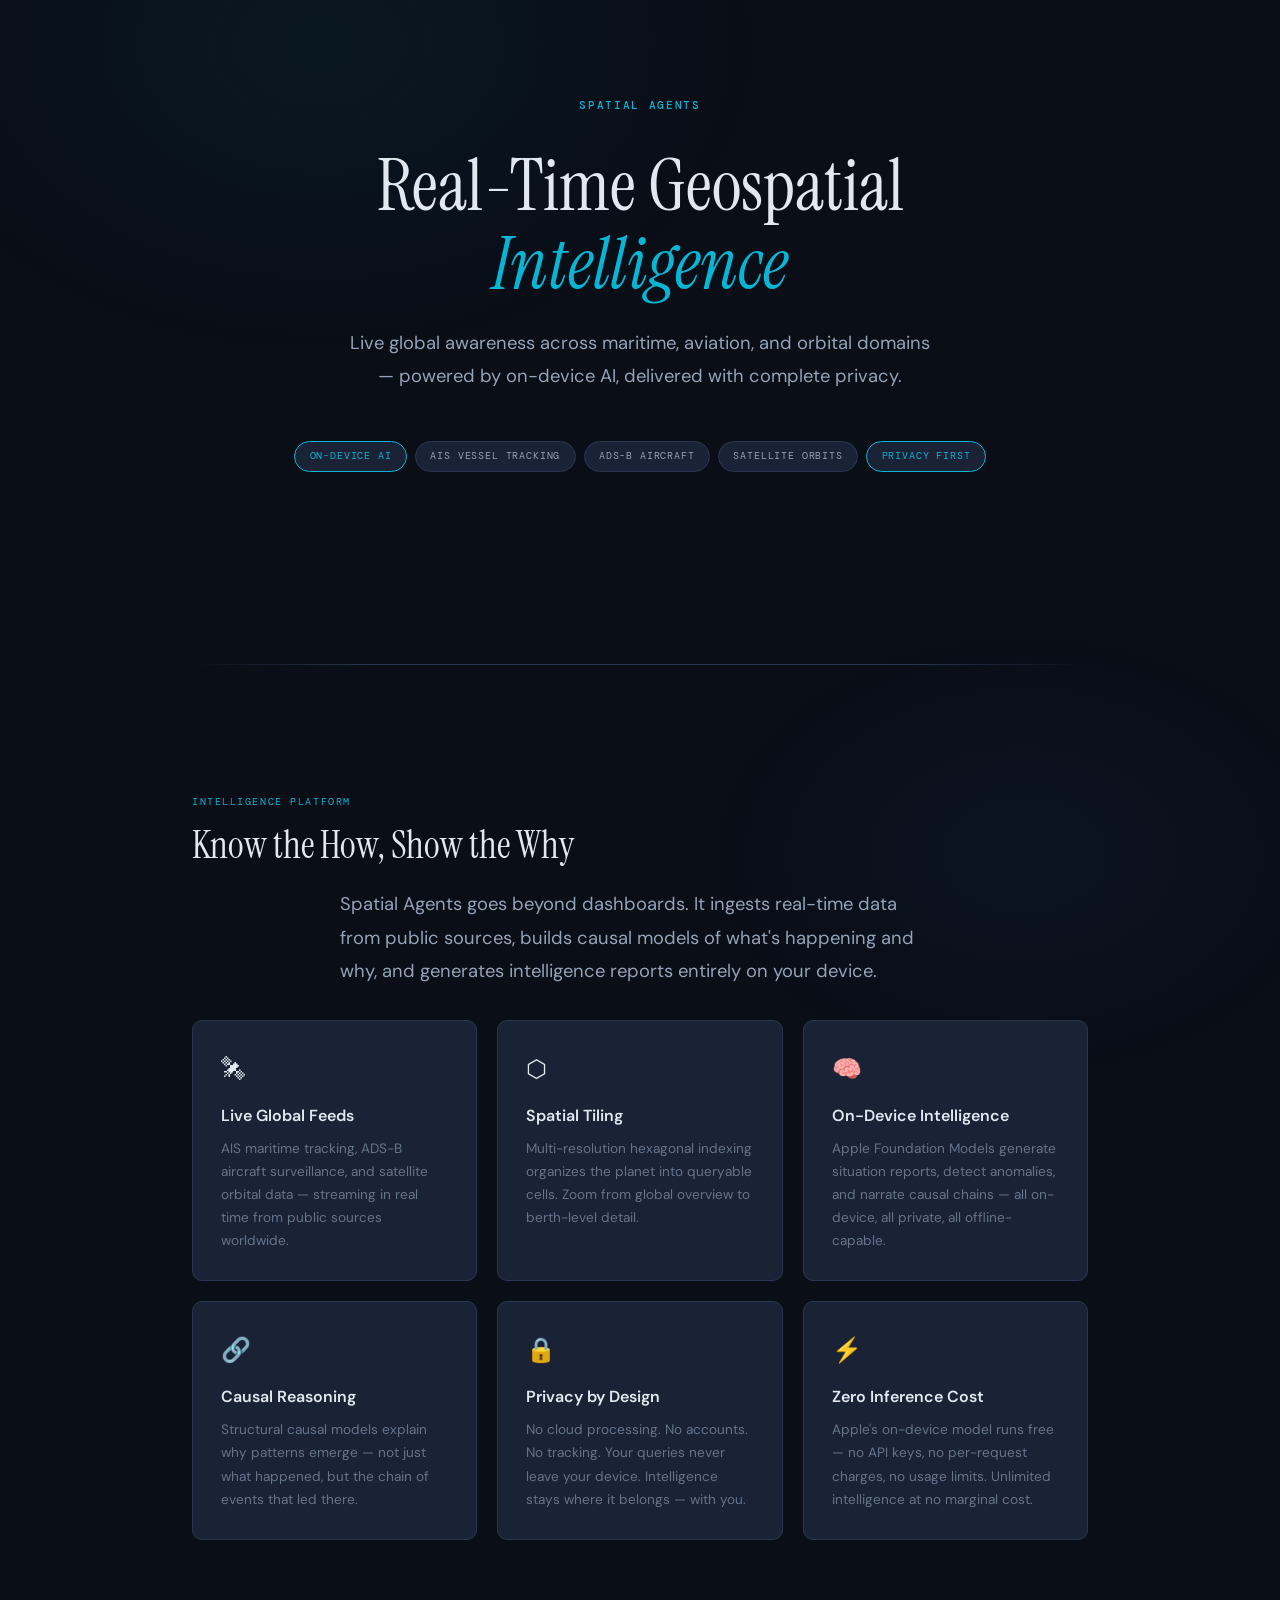
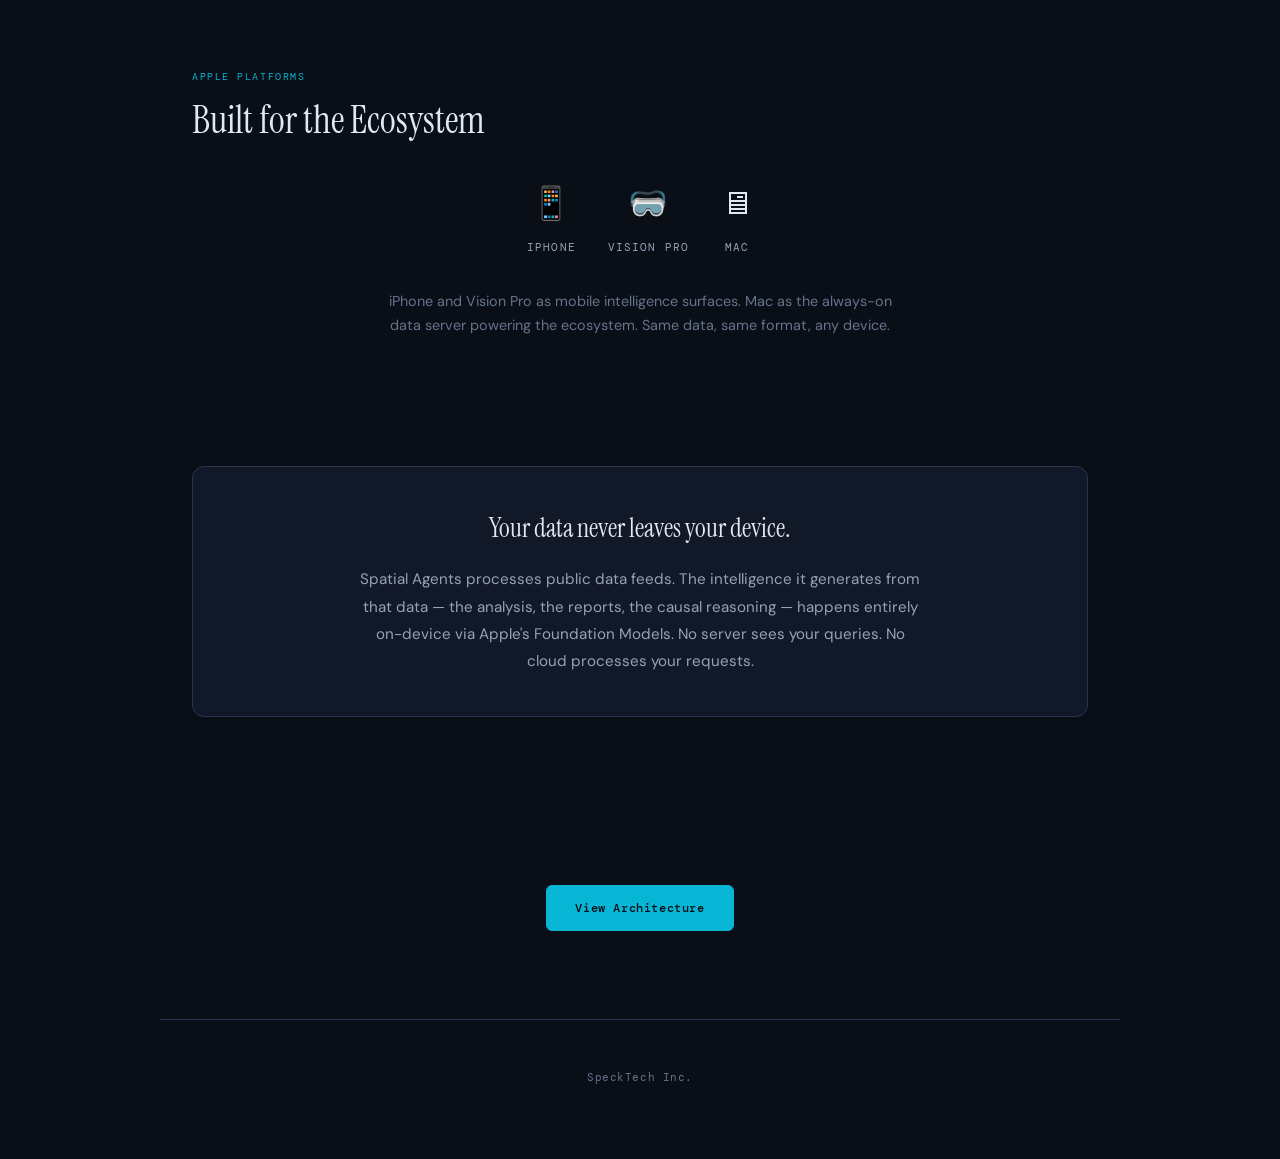
==== docs/index.html @ 9c16b7fc "Add architecture and landing page HTML to docs/ Copy the live site HTML (architecture.html, index.ht" ====
<!DOCTYPE html>
<!--
  index.html
  Spatial Agents — Landing Page

  Public landing page for spatialagents.com. Introduces the Spatial Agents
  ecosystem: real-time geospatial intelligence on Apple platforms with
  privacy-by-design on-device processing.

  Version History:
      0.1.0  2026-03-29  Initial landing page — product overview, feature cards,
                         platform support, architecture link, contact
      0.1.1  2026-03-29  Fixed architecture link for ~/Sites/SpatialAgents/ layout
-->
<html lang="en">
<head>
<meta charset="UTF-8">
<meta name="viewport" content="width=device-width, initial-scale=1.0">
<title>Spatial Agents — Real-Time Geospatial Intelligence</title>
<link href="https://fonts.googleapis.com/css2?family=DM+Mono:wght@300;400;500&family=Instrument+Serif:ital@0;1&family=DM+Sans:wght@300;400;500;600;700&display=swap" rel="stylesheet">
<style>
  :root {
    --bg-deep: #0a0e17;
    --bg-panel: #111827;
    --bg-card: #1a2235;
    --bg-card-hover: #1f2a40;
    --border: #2a3650;
    --border-accent: #3b82f6;
    --text-primary: #e2e8f0;
    --text-secondary: #94a3b8;
    --text-muted: #64748b;
    --accent-blue: #3b82f6;
    --accent-cyan: #06b6d4;
    --accent-emerald: #10b981;
    --accent-amber: #f59e0b;
    --accent-rose: #f43f5e;
    --accent-violet: #8b5cf6;
    --font-display: 'Instrument Serif', serif;
    --font-body: 'DM Sans', sans-serif;
    --font-mono: 'DM Mono', monospace;
  }

  * { margin: 0; padding: 0; box-sizing: border-box; }
  html { scroll-behavior: smooth; }

  body {
    background: var(--bg-deep);
    color: var(--text-primary);
    font-family: var(--font-body);
    line-height: 1.7;
    overflow-x: hidden;
  }

  /* Ambient background */
  body::before {
    content: '';
    position: fixed;
    top: -30%; left: -10%;
    width: 70vw; height: 70vh;
    background: radial-gradient(ellipse, rgba(6, 182, 212, 0.06) 0%, transparent 70%);
    pointer-events: none;
    z-index: 0;
  }
  body::after {
    content: '';
    position: fixed;
    bottom: -20%; right: -5%;
    width: 50vw; height: 50vh;
    background: radial-gradient(ellipse, rgba(59, 130, 246, 0.05) 0%, transparent 70%);
    pointer-events: none;
    z-index: 0;
  }

  /* --- Header --- */
  header {
    position: relative;
    z-index: 1;
    max-width: 960px;
    margin: 0 auto;
    padding: 6rem 2rem 4rem;
    text-align: center;
  }

  .wordmark {
    font-family: var(--font-mono);
    font-size: 0.7rem;
    font-weight: 500;
    color: var(--accent-cyan);
    letter-spacing: 0.15em;
    text-transform: uppercase;
    margin-bottom: 2rem;
  }

  h1 {
    font-family: var(--font-display);
    font-size: clamp(2.8rem, 6vw, 4.5rem);
    font-weight: 400;
    line-height: 1.08;
    color: var(--text-primary);
    margin-bottom: 1.5rem;
  }
  h1 em {
    font-style: italic;
    color: var(--accent-cyan);
  }

  .subtitle {
    font-size: 1.15rem;
    color: var(--text-secondary);
    max-width: 600px;
    margin: 0 auto 3rem;
    line-height: 1.8;
  }

  /* --- Sections --- */
  section {
    position: relative;
    z-index: 1;
    max-width: 960px;
    margin: 0 auto;
    padding: 3rem 2rem;
  }

  .section-label {
    font-family: var(--font-mono);
    font-size: 0.65rem;
    text-transform: uppercase;
    letter-spacing: 0.15em;
    color: var(--accent-cyan);
    margin-bottom: 0.75rem;
  }

  h2 {
    font-family: var(--font-display);
    font-size: clamp(1.8rem, 3vw, 2.4rem);
    font-weight: 400;
    line-height: 1.2;
    color: var(--text-primary);
    margin-bottom: 1.25rem;
  }

  .divider {
    height: 1px;
    background: linear-gradient(90deg, transparent, var(--border) 20%, var(--border) 80%, transparent);
    margin: 2rem 0;
  }

  /* --- Pill badges --- */
  .pills {
    display: flex;
    gap: 0.5rem;
    justify-content: center;
    flex-wrap: wrap;
    margin-bottom: 3rem;
  }
  .pill {
    font-family: var(--font-mono);
    font-size: 0.65rem;
    text-transform: uppercase;
    letter-spacing: 0.08em;
    padding: 0.35rem 0.9rem;
    border-radius: 20px;
    border: 1px solid var(--border);
    color: var(--text-secondary);
    background: var(--bg-card);
  }
  .pill.highlight {
    border-color: var(--accent-cyan);
    color: var(--accent-cyan);
  }

  /* --- Feature cards --- */
  .cards-grid {
    display: grid;
    grid-template-columns: repeat(auto-fit, minmax(280px, 1fr));
    gap: 1.25rem;
    margin: 2rem 0;
  }

  .card {
    background: var(--bg-card);
    border: 1px solid var(--border);
    border-radius: 10px;
    padding: 1.75rem;
    transition: all 0.3s;
  }
  .card:hover {
    border-color: var(--border-accent);
    background: var(--bg-card-hover);
    transform: translateY(-2px);
    box-shadow: 0 8px 32px rgba(0,0,0,0.3);
  }
  .card-icon {
    font-size: 1.5rem;
    margin-bottom: 0.75rem;
  }
  .card h3 {
    font-family: var(--font-body);
    font-size: 1rem;
    font-weight: 600;
    color: var(--text-primary);
    margin-bottom: 0.5rem;
  }
  .card p {
    font-size: 0.85rem;
    color: var(--text-muted);
    line-height: 1.7;
    margin: 0;
  }

  /* --- Platform row --- */
  .platforms {
    display: flex;
    gap: 2rem;
    justify-content: center;
    flex-wrap: wrap;
    margin: 2rem 0;
  }
  .platform {
    text-align: center;
  }
  .platform-icon {
    font-size: 2rem;
    margin-bottom: 0.5rem;
  }
  .platform-name {
    font-family: var(--font-mono);
    font-size: 0.7rem;
    text-transform: uppercase;
    letter-spacing: 0.1em;
    color: var(--text-secondary);
  }

  /* --- CTA --- */
  .cta-row {
    display: flex;
    gap: 1rem;
    justify-content: center;
    flex-wrap: wrap;
    margin: 2.5rem 0;
  }
  .cta {
    font-family: var(--font-mono);
    font-size: 0.75rem;
    letter-spacing: 0.05em;
    text-decoration: none;
    padding: 0.75rem 1.75rem;
    border-radius: 6px;
    transition: all 0.2s;
  }
  .cta.primary {
    background: var(--accent-cyan);
    color: var(--bg-deep);
    border: 1px solid var(--accent-cyan);
    font-weight: 500;
  }
  .cta.primary:hover {
    background: transparent;
    color: var(--accent-cyan);
  }
  .cta.secondary {
    background: transparent;
    color: var(--text-secondary);
    border: 1px solid var(--border);
  }
  .cta.secondary:hover {
    border-color: var(--text-secondary);
    color: var(--text-primary);
  }

  /* --- Privacy block --- */
  .privacy-block {
    background: var(--bg-panel);
    border: 1px solid var(--border);
    border-radius: 12px;
    padding: 2.5rem;
    margin: 2rem 0;
    text-align: center;
  }
  .privacy-block h3 {
    font-family: var(--font-display);
    font-size: 1.6rem;
    font-weight: 400;
    color: var(--text-primary);
    margin-bottom: 1rem;
  }
  .privacy-block p {
    font-size: 0.95rem;
    color: var(--text-secondary);
    max-width: 560px;
    margin: 0 auto;
    line-height: 1.8;
  }

  /* --- Footer --- */
  footer {
    position: relative;
    z-index: 1;
    max-width: 960px;
    margin: 0 auto;
    padding: 3rem 2rem 4rem;
    border-top: 1px solid var(--border);
    text-align: center;
  }
  footer .company {
    font-family: var(--font-mono);
    font-size: 0.7rem;
    color: var(--text-muted);
    letter-spacing: 0.05em;
    margin-bottom: 0.5rem;
  }
  footer .contact {
    font-family: var(--font-mono);
    font-size: 0.65rem;
    color: var(--text-muted);
  }
  footer .contact a {
    color: var(--accent-cyan);
    text-decoration: none;
  }
  footer .contact a:hover {
    text-decoration: underline;
  }

  /* --- Responsive --- */
  @media (max-width: 768px) {
    header { padding: 4rem 1.25rem 3rem; }
    section { padding: 2rem 1.25rem; }
    .cards-grid { grid-template-columns: 1fr; }
    .platforms { gap: 1.25rem; }
  }

  /* --- Animations --- */
  @keyframes fadeUp {
    from { opacity: 0; transform: translateY(24px); }
    to { opacity: 1; transform: translateY(0); }
  }
  .animate { animation: fadeUp 0.7s ease-out both; }
  .d1 { animation-delay: 0.1s; }
  .d2 { animation-delay: 0.2s; }
  .d3 { animation-delay: 0.3s; }
  .d4 { animation-delay: 0.4s; }
  .d5 { animation-delay: 0.5s; }
</style>
</head>
<body>

<header>
  <div class="wordmark animate">Spatial Agents</div>
  <h1 class="animate d1">Real-Time Geospatial<br><em>Intelligence</em></h1>
  <p class="subtitle animate d2">
    Live global awareness across maritime, aviation, and orbital domains —
    powered by on-device AI, delivered with complete privacy.
  </p>
  <div class="pills animate d3">
    <span class="pill highlight">On-Device AI</span>
    <span class="pill">AIS Vessel Tracking</span>
    <span class="pill">ADS-B Aircraft</span>
    <span class="pill">Satellite Orbits</span>
    <span class="pill highlight">Privacy First</span>
  </div>
</header>

<section>
  <div class="divider"></div>
</section>

<!-- === WHAT IT DOES === -->
<section>
  <div class="section-label animate">Intelligence Platform</div>
  <h2 class="animate d1">Know the How, Show the Why</h2>
  <p class="subtitle animate d2" style="margin-bottom: 2rem;">
    Spatial Agents goes beyond dashboards. It ingests real-time data from
    public sources, builds causal models of what's happening and why,
    and generates intelligence reports entirely on your device.
  </p>

  <div class="cards-grid animate d3">
    <div class="card">
      <div class="card-icon">🛰</div>
      <h3>Live Global Feeds</h3>
      <p>AIS maritime tracking, ADS-B aircraft surveillance, and satellite
         orbital data — streaming in real time from public sources worldwide.</p>
    </div>
    <div class="card">
      <div class="card-icon">⬡</div>
      <h3>Spatial Tiling</h3>
      <p>Multi-resolution hexagonal indexing organizes the planet into
         queryable cells. Zoom from global overview to berth-level detail.</p>
    </div>
    <div class="card">
      <div class="card-icon">🧠</div>
      <h3>On-Device Intelligence</h3>
      <p>Apple Foundation Models generate situation reports, detect anomalies,
         and narrate causal chains — all on-device, all private, all offline-capable.</p>
    </div>
    <div class="card">
      <div class="card-icon">🔗</div>
      <h3>Causal Reasoning</h3>
      <p>Structural causal models explain why patterns emerge — not just
         what happened, but the chain of events that led there.</p>
    </div>
    <div class="card">
      <div class="card-icon">🔒</div>
      <h3>Privacy by Design</h3>
      <p>No cloud processing. No accounts. No tracking. Your queries never
         leave your device. Intelligence stays where it belongs — with you.</p>
    </div>
    <div class="card">
      <div class="card-icon">⚡</div>
      <h3>Zero Inference Cost</h3>
      <p>Apple's on-device model runs free — no API keys, no per-request
         charges, no usage limits. Unlimited intelligence at no marginal cost.</p>
    </div>
  </div>
</section>

<!-- === PLATFORMS === -->
<section>
  <div class="section-label">Apple Platforms</div>
  <h2>Built for the Ecosystem</h2>

  <div class="platforms">
    <div class="platform">
      <div class="platform-icon">📱</div>
      <div class="platform-name">iPhone</div>
    </div>
    <div class="platform">
      <div class="platform-icon">🥽</div>
      <div class="platform-name">Vision Pro</div>
    </div>
    <div class="platform">
      <div class="platform-icon">🖥</div>
      <div class="platform-name">Mac</div>
    </div>
  </div>

  <p style="text-align: center; font-size: 0.9rem; color: var(--text-muted); max-width: 520px; margin: 1.5rem auto 0;">
    iPhone and Vision Pro as mobile intelligence surfaces.
    Mac as the always-on data server powering the ecosystem.
    Same data, same format, any device.
  </p>
</section>

<!-- === PRIVACY === -->
<section>
  <div class="privacy-block">
    <h3>Your data never leaves your device.</h3>
    <p>
      Spatial Agents processes public data feeds. The intelligence it generates
      from that data — the analysis, the reports, the causal reasoning —
      happens entirely on-device via Apple's Foundation Models. No server
      sees your queries. No cloud processes your requests.
    </p>
  </div>
</section>

<!-- === LINKS === -->
<section style="text-align: center;">
  <div class="cta-row">
    <a href="architecture.html" class="cta primary">View Architecture</a>
  </div>
</section>

<!-- === FOOTER === -->
<footer>
  <div class="company">SpeckTech Inc.</div>
  <div class="contact">
    <a href="/cdn-cgi/l/email-protection#c7b4b7a2a4aca2b5b387b4b7a2a4acb3a2a4afe9a4a8aa"><span class="__cf_
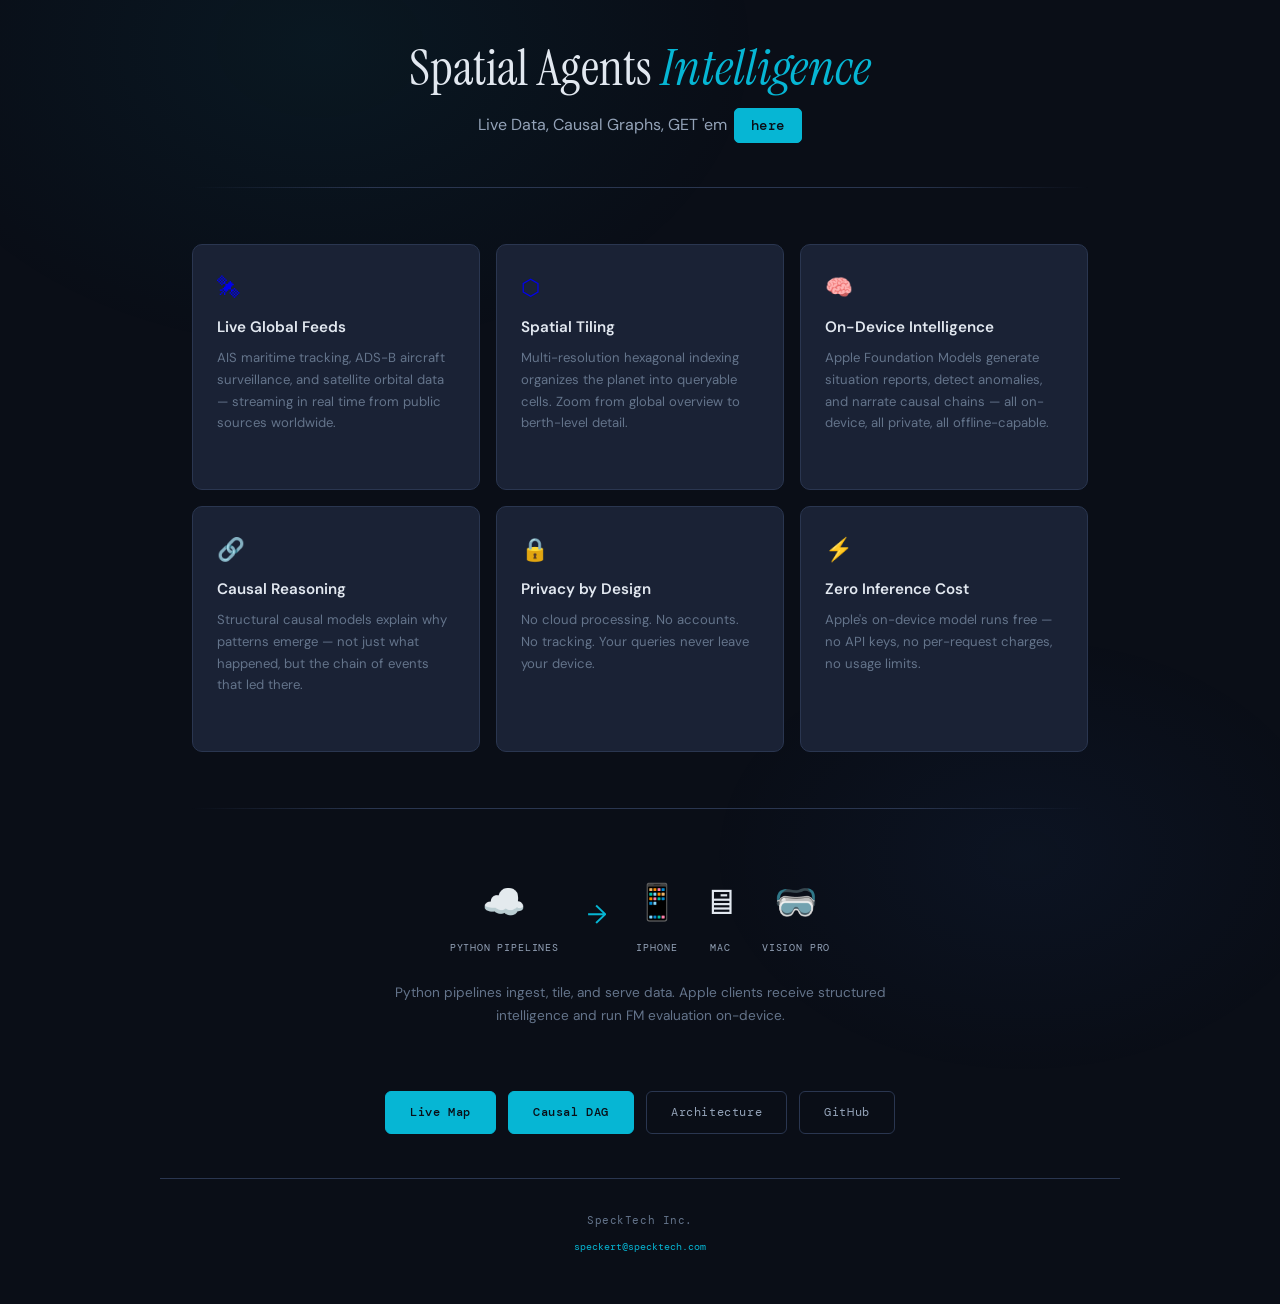
==== commit 963db97f: "Add live map, causal DAG viewer, and feature detail pages - Live vessel map (MapLibre + CARTO dark) " ====
--- a/docs/index.html
+++ b/docs/index.html
@@ -3,14 +3,11 @@
   index.html
   Spatial Agents — Landing Page
 
-  Public landing page for spatialagents.com. Introduces the Spatial Agents
-  ecosystem: real-time geospatial intelligence on Apple platforms with
-  privacy-by-design on-device processing.
-
   Version History:
-      0.1.0  2026-03-29  Initial landing page — product overview, feature cards,
-                         platform support, architecture link, contact
-      0.1.1  2026-03-29  Fixed architecture link for ~/Sites/SpatialAgents/ layout
+      0.1.0  2026-03-29  Initial landing page
+      0.1.1  2026-03-29  Fixed architecture link
+      0.2.0  2026-03-30  Compact header, feature cards link to detail pages
+      0.3.0  2026-03-30  Streamlined — ecosystem diagram, removed redundant sections
 -->
 <html lang="en">
 <head>
@@ -20,317 +17,154 @@
 <link href="https://fonts.googleapis.com/css2?family=DM+Mono:wght@300;400;500&family=Instrument+Serif:ital@0;1&family=DM+Sans:wght@300;400;500;600;700&display=swap" rel="stylesheet">
 <style>
   :root {
-    --bg-deep: #0a0e17;
-    --bg-panel: #111827;
-    --bg-card: #1a2235;
-    --bg-card-hover: #1f2a40;
-    --border: #2a3650;
-    --border-accent: #3b82f6;
-    --text-primary: #e2e8f0;
-    --text-secondary: #94a3b8;
-    --text-muted: #64748b;
-    --accent-blue: #3b82f6;
-    --accent-cyan: #06b6d4;
-    --accent-emerald: #10b981;
-    --accent-amber: #f59e0b;
-    --accent-rose: #f43f5e;
-    --accent-violet: #8b5cf6;
+    --bg-deep: #0a0e17; --bg-panel: #111827; --bg-card: #1a2235;
+    --bg-card-hover: #1f2a40; --border: #2a3650; --border-accent: #3b82f6;
+    --text-primary: #e2e8f0; --text-secondary: #94a3b8; --text-muted: #64748b;
+    --accent-blue: #3b82f6; --accent-cyan: #06b6d4; --accent-emerald: #10b981;
+    --accent-amber: #f59e0b; --accent-rose: #f43f5e; --accent-violet: #8b5cf6;
     --font-display: 'Instrument Serif', serif;
     --font-body: 'DM Sans', sans-serif;
     --font-mono: 'DM Mono', monospace;
   }
-
   * { margin: 0; padding: 0; box-sizing: border-box; }
   html { scroll-behavior: smooth; }
-
   body {
-    background: var(--bg-deep);
-    color: var(--text-primary);
-    font-family: var(--font-body);
-    line-height: 1.7;
-    overflow-x: hidden;
-  }
-
-  /* Ambient background */
+    background: var(--bg-deep); color: var(--text-primary);
+    font-family: var(--font-body); line-height: 1.7; overflow-x: hidden;
+  }
   body::before {
-    content: '';
-    position: fixed;
-    top: -30%; left: -10%;
+    content: ''; position: fixed; top: -30%; left: -10%;
     width: 70vw; height: 70vh;
-    background: radial-gradient(ellipse, rgba(6, 182, 212, 0.06) 0%, transparent 70%);
-    pointer-events: none;
-    z-index: 0;
+    background: radial-gradient(ellipse, rgba(6,182,212,0.06) 0%, transparent 70%);
+    pointer-events: none; z-index: 0;
   }
   body::after {
-    content: '';
-    position: fixed;
-    bottom: -20%; right: -5%;
+    content: ''; position: fixed; bottom: -20%; right: -5%;
     width: 50vw; height: 50vh;
-    background: radial-gradient(ellipse, rgba(59, 130, 246, 0.05) 0%, transparent 70%);
-    pointer-events: none;
-    z-index: 0;
-  }
-
-  /* --- Header --- */
+    background: radial-gradient(ellipse, rgba(59,130,246,0.05) 0%, transparent 70%);
+    pointer-events: none; z-index: 0;
+  }
+
   header {
-    position: relative;
-    z-index: 1;
-    max-width: 960px;
-    margin: 0 auto;
-    padding: 6rem 2rem 4rem;
-    text-align: center;
-  }
-
-  .wordmark {
-    font-family: var(--font-mono);
-    font-size: 0.7rem;
-    font-weight: 500;
-    color: var(--accent-cyan);
-    letter-spacing: 0.15em;
-    text-transform: uppercase;
-    margin-bottom: 2rem;
-  }
-
+    position: relative; z-index: 1; max-width: 960px;
+    margin: 0 auto; padding: 2.5rem 2rem 1.5rem; text-align: center;
+  }
   h1 {
-    font-family: var(--font-display);
-    font-size: clamp(2.8rem, 6vw, 4.5rem);
-    font-weight: 400;
-    line-height: 1.08;
-    color: var(--text-primary);
-    margin-bottom: 1.5rem;
-  }
-  h1 em {
-    font-style: italic;
-    color: var(--accent-cyan);
-  }
-
+    font-family: var(--font-display); font-size: clamp(2.2rem, 5vw, 3.2rem);
+    font-weight: 400; line-height: 1.1; color: var(--text-primary); margin-bottom: 0.75rem;
+  }
+  h1 em { font-style: italic; color: var(--accent-cyan); }
   .subtitle {
-    font-size: 1.15rem;
-    color: var(--text-secondary);
-    max-width: 600px;
-    margin: 0 auto 3rem;
-    line-height: 1.8;
-  }
-
-  /* --- Sections --- */
+    font-size: 1rem; color: var(--text-secondary); max-width: 560px;
+    margin: 0 auto; line-height: 1.7;
+  }
+  .here-btn {
+    display: inline-block; font-family: var(--font-mono); font-size: 0.85rem;
+    font-weight: 500; color: var(--bg-deep); background: var(--accent-cyan);
+    border: 1px solid var(--accent-cyan); padding: 0.3rem 1rem; border-radius: 5px;
+    text-decoration: none; letter-spacing: 0.04em; margin-left: 0.15rem;
+    transition: all 0.2s; vertical-align: baseline;
+  }
+  .here-btn:hover { background: transparent; color: var(--accent-cyan); }
+
   section {
-    position: relative;
-    z-index: 1;
-    max-width: 960px;
-    margin: 0 auto;
-    padding: 3rem 2rem;
-  }
-
-  .section-label {
-    font-family: var(--font-mono);
-    font-size: 0.65rem;
-    text-transform: uppercase;
-    letter-spacing: 0.15em;
-    color: var(--accent-cyan);
-    margin-bottom: 0.75rem;
-  }
-
-  h2 {
-    font-family: var(--font-display);
-    font-size: clamp(1.8rem, 3vw, 2.4rem);
-    font-weight: 400;
-    line-height: 1.2;
-    color: var(--text-primary);
-    margin-bottom: 1.25rem;
-  }
-
+    position: relative; z-index: 1; max-width: 960px;
+    margin: 0 auto; padding: 1.25rem 2rem;
+  }
   .divider {
     height: 1px;
     background: linear-gradient(90deg, transparent, var(--border) 20%, var(--border) 80%, transparent);
-    margin: 2rem 0;
-  }
-
-  /* --- Pill badges --- */
-  .pills {
-    display: flex;
-    gap: 0.5rem;
-    justify-content: center;
-    flex-wrap: wrap;
-    margin-bottom: 3rem;
-  }
-  .pill {
-    font-family: var(--font-mono);
-    font-size: 0.65rem;
-    text-transform: uppercase;
-    letter-spacing: 0.08em;
-    padding: 0.35rem 0.9rem;
-    border-radius: 20px;
-    border: 1px solid var(--border);
-    color: var(--text-secondary);
-    background: var(--bg-card);
-  }
-  .pill.highlight {
-    border-color: var(--accent-cyan);
-    color: var(--accent-cyan);
   }
 
   /* --- Feature cards --- */
   .cards-grid {
-    display: grid;
-    grid-template-columns: repeat(auto-fit, minmax(280px, 1fr));
-    gap: 1.25rem;
-    margin: 2rem 0;
-  }
-
+    display: grid; grid-template-columns: repeat(auto-fit, minmax(280px, 1fr));
+    gap: 1rem; margin: 1rem 0;
+  }
   .card {
-    background: var(--bg-card);
-    border: 1px solid var(--border);
-    border-radius: 10px;
-    padding: 1.75rem;
-    transition: all 0.3s;
+    background: var(--bg-card); border: 1px solid var(--border); border-radius: 10px;
+    padding: 1.5rem; transition: all 0.3s; text-decoration: none; display: block; cursor: pointer;
   }
   .card:hover {
-    border-color: var(--border-accent);
-    background: var(--bg-card-hover);
-    transform: translateY(-2px);
-    box-shadow: 0 8px 32px rgba(0,0,0,0.3);
-  }
-  .card-icon {
-    font-size: 1.5rem;
-    margin-bottom: 0.75rem;
-  }
+    border-color: var(--border-accent); background: var(--bg-card-hover);
+    transform: translateY(-2px); box-shadow: 0 8px 32px rgba(0,0,0,0.3);
+  }
+  .card-icon { font-size: 1.4rem; margin-bottom: 0.5rem; }
   .card h3 {
-    font-family: var(--font-body);
-    font-size: 1rem;
-    font-weight: 600;
-    color: var(--text-primary);
-    margin-bottom: 0.5rem;
-  }
-  .card p {
-    font-size: 0.85rem;
-    color: var(--text-muted);
-    line-height: 1.7;
-    margin: 0;
-  }
-
-  /* --- Platform row --- */
-  .platforms {
-    display: flex;
-    gap: 2rem;
-    justify-content: center;
-    flex-wrap: wrap;
-    margin: 2rem 0;
-  }
-  .platform {
-    text-align: center;
-  }
-  .platform-icon {
-    font-size: 2rem;
-    margin-bottom: 0.5rem;
-  }
-  .platform-name {
-    font-family: var(--font-mono);
-    font-size: 0.7rem;
-    text-transform: uppercase;
-    letter-spacing: 0.1em;
-    color: var(--text-secondary);
+    font-family: var(--font-body); font-size: 0.95rem; font-weight: 600;
+    color: var(--text-primary); margin-bottom: 0.4rem;
+  }
+  .card p { font-size: 0.82rem; color: var(--text-muted); line-height: 1.65; margin: 0; }
+  .card-arrow {
+    font-family: var(--font-mono); font-size: 0.7rem; color: var(--accent-cyan);
+    margin-top: 0.75rem; opacity: 0; transition: opacity 0.3s;
+  }
+  .card:hover .card-arrow { opacity: 1; }
+
+  /* --- Ecosystem diagram --- */
+  .ecosystem {
+    display: flex; align-items: center; justify-content: center;
+    gap: 1.5rem; margin: 1.5rem 0; flex-wrap: wrap;
+  }
+  .eco-node {
+    text-align: center; flex-shrink: 0;
+  }
+  .eco-icon { font-size: 2.2rem; margin-bottom: 0.4rem; }
+  .eco-label {
+    font-family: var(--font-mono); font-size: 0.65rem; text-transform: uppercase;
+    letter-spacing: 0.08em; color: var(--text-secondary);
+  }
+  .eco-arrow {
+    color: var(--accent-cyan); font-size: 1.6rem; flex-shrink: 0;
+    margin: 0 0.25rem;
+  }
+  .eco-group {
+    display: flex; align-items: center; gap: 1.5rem;
+  }
+  .eco-description {
+    text-align: center; font-size: 0.85rem; color: var(--text-muted);
+    max-width: 520px; margin: 0.75rem auto 0;
   }
 
   /* --- CTA --- */
   .cta-row {
-    display: flex;
-    gap: 1rem;
-    justify-content: center;
-    flex-wrap: wrap;
-    margin: 2.5rem 0;
+    display: flex; gap: 0.75rem; justify-content: center;
+    flex-wrap: wrap; margin: 1.5rem 0;
   }
   .cta {
-    font-family: var(--font-mono);
-    font-size: 0.75rem;
-    letter-spacing: 0.05em;
-    text-decoration: none;
-    padding: 0.75rem 1.75rem;
-    border-radius: 6px;
-    transition: all 0.2s;
+    font-family: var(--font-mono); font-size: 0.75rem; letter-spacing: 0.05em;
+    text-decoration: none; padding: 0.65rem 1.5rem; border-radius: 6px; transition: all 0.2s;
   }
   .cta.primary {
-    background: var(--accent-cyan);
-    color: var(--bg-deep);
-    border: 1px solid var(--accent-cyan);
-    font-weight: 500;
-  }
-  .cta.primary:hover {
-    background: transparent;
-    color: var(--accent-cyan);
-  }
+    background: var(--accent-cyan); color: var(--bg-deep);
+    border: 1px solid var(--accent-cyan); font-weight: 500;
+  }
+  .cta.primary:hover { background: transparent; color: var(--accent-cyan); }
   .cta.secondary {
-    background: transparent;
-    color: var(--text-secondary);
-    border: 1px solid var(--border);
-  }
-  .cta.secondary:hover {
-    border-color: var(--text-secondary);
-    color: var(--text-primary);
-  }
-
-  /* --- Privacy block --- */
-  .privacy-block {
-    background: var(--bg-panel);
-    border: 1px solid var(--border);
-    border-radius: 12px;
-    padding: 2.5rem;
-    margin: 2rem 0;
-    text-align: center;
-  }
-  .privacy-block h3 {
-    font-family: var(--font-display);
-    font-size: 1.6rem;
-    font-weight: 400;
-    color: var(--text-primary);
-    margin-bottom: 1rem;
-  }
-  .privacy-block p {
-    font-size: 0.95rem;
-    color: var(--text-secondary);
-    max-width: 560px;
-    margin: 0 auto;
-    line-height: 1.8;
-  }
-
-  /* --- Footer --- */
+    background: transparent; color: var(--text-secondary); border: 1px solid var(--border);
+  }
+  .cta.secondary:hover { border-color: var(--text-secondary); color: var(--text-primary); }
+
   footer {
-    position: relative;
-    z-index: 1;
-    max-width: 960px;
-    margin: 0 auto;
-    padding: 3rem 2rem 4rem;
-    border-top: 1px solid var(--border);
-    text-align: center;
+    position: relative; z-index: 1; max-width: 960px; margin: 0 auto;
+    padding: 2rem 2rem 3rem; border-top: 1px solid var(--border); text-align: center;
   }
   footer .company {
-    font-family: var(--font-mono);
-    font-size: 0.7rem;
-    color: var(--text-muted);
-    letter-spacing: 0.05em;
-    margin-bottom: 0.5rem;
-  }
-  footer .contact {
-    font-family: var(--font-mono);
-    font-size: 0.65rem;
-    color: var(--text-muted);
-  }
-  footer .contact a {
-    color: var(--accent-cyan);
-    text-decoration: none;
-  }
-  footer .contact a:hover {
-    text-decoration: underline;
-  }
-
-  /* --- Responsive --- */
+    font-family: var(--font-mono); font-size: 0.7rem; color: var(--text-muted);
+    letter-spacing: 0.05em; margin-bottom: 0.5rem;
+  }
+  footer .contact { font-family: var(--font-mono); font-size: 0.65rem; color: var(--text-muted); }
+  footer .contact a { color: var(--accent-cyan); text-decoration: none; }
+  footer .contact a:hover { text-decoration: underline; }
+
   @media (max-width: 768px) {
-    header { padding: 4rem 1.25rem 3rem; }
-    section { padding: 2rem 1.25rem; }
+    header { padding: 2rem 1.25rem 1rem; }
+    section { padding: 1rem 1.25rem; }
     .cards-grid { grid-template-columns: 1fr; }
-    .platforms { gap: 1.25rem; }
-  }
-
-  /* --- Animations --- */
+    .ecosystem { gap: 1rem; }
+    .eco-group { gap: 1rem; }
+  }
+
   @keyframes fadeUp {
     from { opacity: 0; transform: translateY(24px); }
     to { opacity: 1; transform: translateY(0); }
@@ -339,131 +173,114 @@
   .d1 { animation-delay: 0.1s; }
   .d2 { animation-delay: 0.2s; }
   .d3 { animation-delay: 0.3s; }
-  .d4 { animation-delay: 0.4s; }
-  .d5 { animation-delay: 0.5s; }
 </style>
 </head>
 <body>
 
 <header>
-  <div class="wordmark animate">Spatial Agents</div>
-  <h1 class="animate d1">Real-Time Geospatial<br><em>Intelligence</em></h1>
-  <p class="subtitle animate d2">
-    Live global awareness across maritime, aviation, and orbital domains —
-    powered by on-device AI, delivered with complete privacy.
+  <h1 class="animate">Spatial Agents <em>Intelligence</em></h1>
+  <p class="subtitle animate d1">
+    Live Data, Causal Graphs, GET 'em <a href="map.html" class="here-btn">here</a>
   </p>
-  <div class="pills animate d3">
-    <span class="pill highlight">On-Device AI</span>
-    <span class="pill">AIS Vessel Tracking</span>
-    <span class="pill">ADS-B Aircraft</span>
-    <span class="pill">Satellite Orbits</span>
-    <span class="pill highlight">Privacy First</span>
-  </div>
 </header>
 
+<section><div class="divider"></div></section>
+
+<!-- === FEATURES === -->
 <section>
-  <div class="divider"></div>
-</section>
-
-<!-- === WHAT IT DOES === -->
-<section>
-  <div class="section-label animate">Intelligence Platform</div>
-  <h2 class="animate d1">Know the How, Show the Why</h2>
-  <p class="subtitle animate d2" style="margin-bottom: 2rem;">
-    Spatial Agents goes beyond dashboards. It ingests real-time data from
-    public sources, builds causal models of what's happening and why,
-    and generates intelligence reports entirely on your device.
-  </p>
-
-  <div class="cards-grid animate d3">
-    <div class="card">
-      <div class="card-icon">🛰</div>
+  <div class="cards-grid animate d2">
+    <a href="live-feeds.html" class="card">
+      <div class="card-icon">&#x1F6F0;</div>
       <h3>Live Global Feeds</h3>
       <p>AIS maritime tracking, ADS-B aircraft surveillance, and satellite
          orbital data — streaming in real time from public sources worldwide.</p>
-    </div>
-    <div class="card">
-      <div class="card-icon">⬡</div>
+      <div class="card-arrow">Learn more &#8594;</div>
+    </a>
+    <a href="spatial-tiling.html" class="card">
+      <div class="card-icon">&#x2B21;</div>
       <h3>Spatial Tiling</h3>
       <p>Multi-resolution hexagonal indexing organizes the planet into
          queryable cells. Zoom from global overview to berth-level detail.</p>
-    </div>
-    <div class="card">
-      <div class="card-icon">🧠</div>
+      <div class="card-arrow">Learn more &#8594;</div>
+    </a>
+    <a href="on-device-intelligence.html" class="card">
+      <div class="card-icon">&#x1F9E0;</div>
       <h3>On-Device Intelligence</h3>
       <p>Apple Foundation Models generate situation reports, detect anomalies,
          and narrate causal chains — all on-device, all private, all offline-capable.</p>
-    </div>
-    <div class="card">
-      <div class="card-icon">🔗</div>
+      <div class="card-arrow">Learn more &#8594;</div>
+    </a>
+    <a href="causal-reasoning.html" class="card">
+      <div class="card-icon">&#x1F517;</div>
       <h3>Causal Reasoning</h3>
       <p>Structural causal models explain why patterns emerge — not just
          what happened, but the chain of events that led there.</p>
-    </div>
-    <div class="card">
-      <div class="card-icon">🔒</div>
+      <div class="card-arrow">Learn more &#8594;</div>
+    </a>
+    <a href="privacy.html" class="card">
+      <div class="card-icon">&#x1F512;</div>
       <h3>Privacy by Design</h3>
       <p>No cloud processing. No accounts. No tracking. Your queries never
-         leave your device. Intelligence stays where it belongs — with you.</p>
-    </div>
-    <div class="card">
-      <div class="card-icon">⚡</div>
+         leave your device.</p>
+      <div class="card-arrow">Learn more &#8594;</div>
+    </a>
+    <a href="zero-cost.html" class="card">
+      <div class="card-icon">&#x26A1;</div>
       <h3>Zero Inference Cost</h3>
       <p>Apple's on-device model runs free — no API keys, no per-request
-         charges, no usage limits. Unlimited intelligence at no marginal cost.</p>
+         charges, no usage limits.</p>
+      <div class="card-arrow">Learn more &#8594;</div>
+    </a>
+  </div>
+</section>
+
+<section><div class="divider"></div></section>
+
+<!-- === ECOSYSTEM === -->
+<section>
+  <div class="ecosystem animate d3">
+    <div class="eco-node">
+      <div class="eco-icon">&#x2601;&#xFE0F;</div>
+      <div class="eco-label">Python Pipelines</div>
     </div>
-  </div>
-</section>
-
-<!-- === PLATFORMS === -->
-<section>
-  <div class="section-label">Apple Platforms</div>
-  <h2>Built for the Ecosystem</h2>
-
-  <div class="platforms">
-    <div class="platform">
-      <div class="platform-icon">📱</div>
-      <div class="platform-name">iPhone</div>
+    <div class="eco-arrow">&#8594;</div>
+    <div class="eco-group">
+      <div class="eco-node">
+        <div class="eco-icon">&#x1F4F1;</div>
+        <div class="eco-label">iPhone</div>
+      </div>
+      <div class="eco-node">
+        <div class="eco-icon">&#x1F5A5;</div>
+        <div class="eco-label">Mac</div>
+      </div>
+      <div class="eco-node">
+        <div class="eco-icon">&#x1F97D;</div>
+        <div class="eco-label">Vision Pro</div>
+      </div>
     </div>
-    <div class="platform">
-      <div class="platform-icon">🥽</div>
-      <div class="platform-name">Vision Pro</div>
-    </div>
-    <div class="platform">
-      <div class="platform-icon">🖥</div>
-      <div class="platform-name">Mac</div>
-    </div>
-  </div>
-
-  <p style="text-align: center; font-size: 0.9rem; color: var(--text-muted); max-width: 520px; margin: 1.5rem auto 0;">
-    iPhone and Vision Pro as mobile intelligence surfaces.
-    Mac as the always-on data server powering the ecosystem.
-    Same data, same format, any device.
+  </div>
+  <p class="eco-description">
+    Python pipelines ingest, tile, and serve data. Apple clients receive
+    structured intelligence and run FM evaluation on-device.
   </p>
-</section>
-
-<!-- === PRIVACY === -->
-<section>
-  <div class="privacy-block">
-    <h3>Your data never leaves your device.</h3>
-    <p>
-      Spatial Agents processes public data feeds. The intelligence it generates
-      from that data — the analysis, the reports, the causal reasoning —
-      happens entirely on-device via Apple's Foundation Models. No server
-      sees your queries. No cloud processes your requests.
-    </p>
-  </div>
 </section>
 
 <!-- === LINKS === -->
 <section style="text-align: center;">
   <div class="cta-row">
-    <a href="architecture.html" class="cta primary">View Architecture</a>
+    <a href="map.html" class="cta primary">Live Map</a>
+    <a href="dag.html" class="cta primary">Causal DAG</a>
+    <a href="architecture.html" class="cta secondary">Architecture</a>
+    <a href="https://github.com/speckert/spatial-agents" class="cta secondary">GitHub</a>
   </div>
 </section>
 
-<!-- === FOOTER === -->
 <footer>
   <div class="company">SpeckTech Inc.</div>
   <div class="contact">
-    <a href="/cdn-cgi/l/email-protection#c7b4b7a2a4aca2b5b387b4b7a2a4acb3a2a4afe9a4a8aa"><span class="__cf_+    <a href="mailto:speckert@specktech.com">speckert@specktech.com</a>
+  </div>
+</footer>
+
+</body>
+</html>
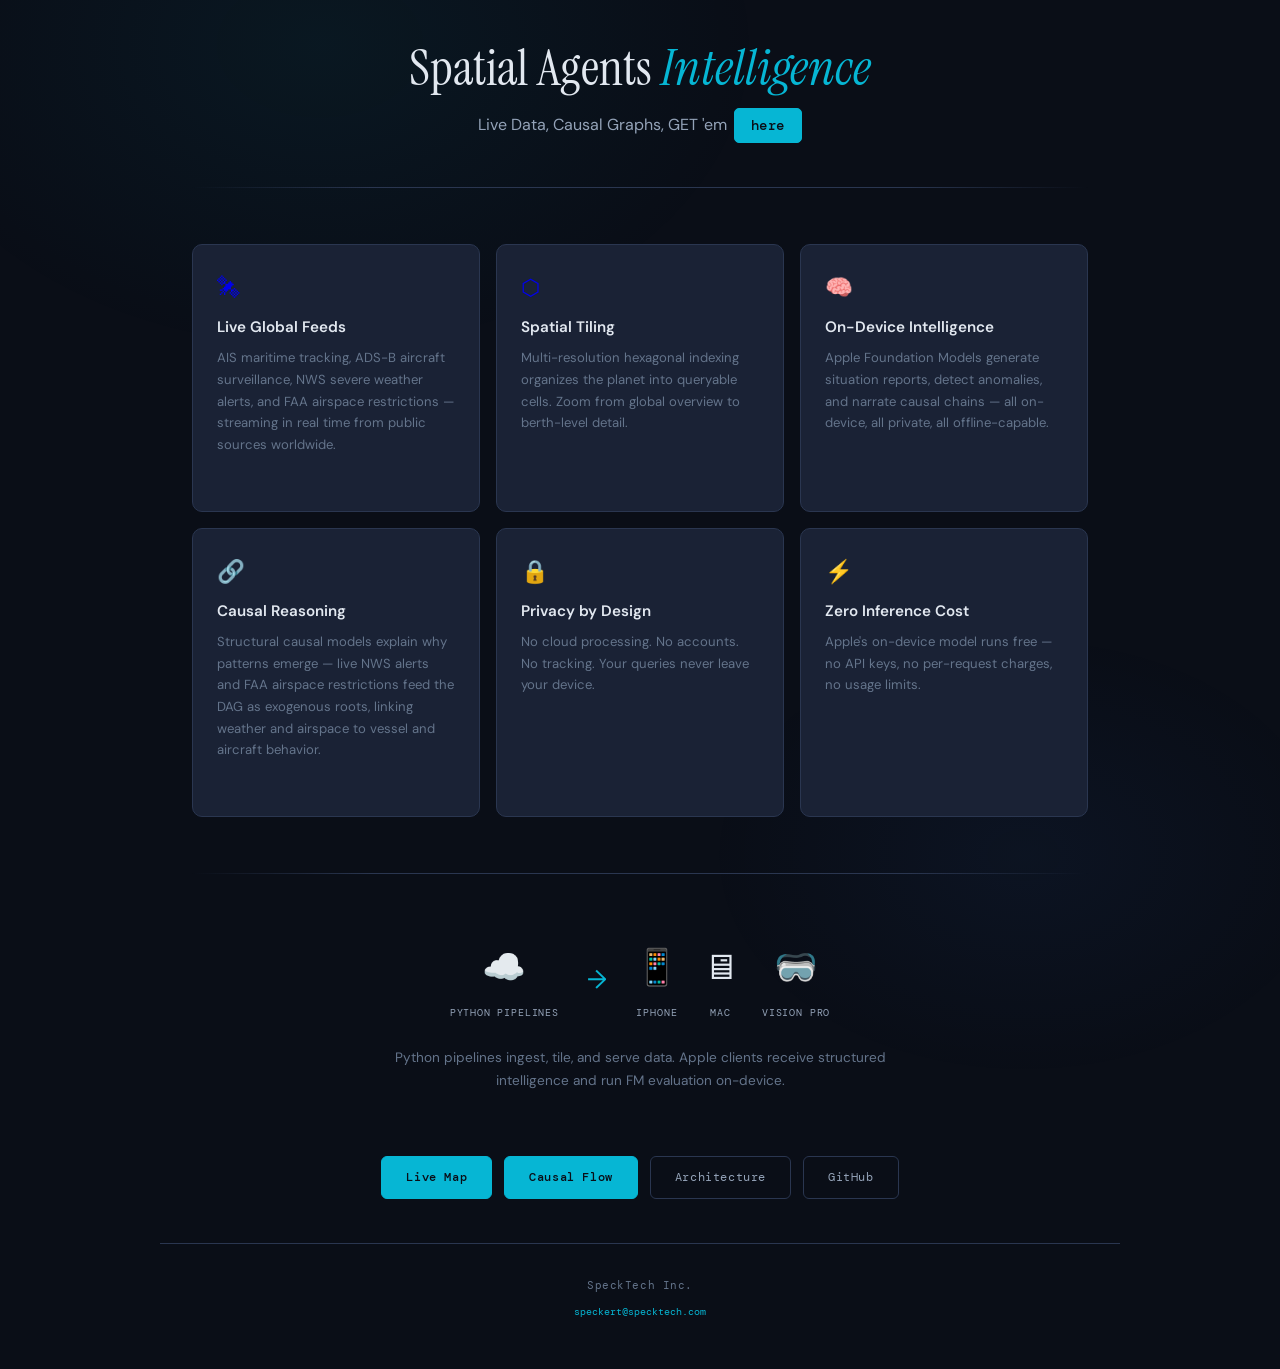
==== commit 078c30df: "Causal Flow viewer + Chicago region + cross-page region sync - New docs/causal-flow.html — productio" ====
--- a/docs/index.html
+++ b/docs/index.html
@@ -8,6 +8,14 @@
       0.1.1  2026-03-29  Fixed architecture link
       0.2.0  2026-03-30  Compact header, feature cards link to detail pages
       0.3.0  2026-03-30  Streamlined — ecosystem diagram, removed redundant sections
+      0.4.0  2026-04-25  Added Weather (NWS) and Airspace (FAA TFRs) as
+                         first-class data sources; multi-region note;
+                         live causal DAG references — Claude 4.7
+      0.4.1  2026-04-25  Added Causal Flow CTA pointing at the new
+                         design-team-handed-off viewer — Claude 4.7
+      0.4.2  2026-04-25  Removed dag.html link (legacy viewer retired);
+                         Causal Flow is the only causal viewer linked
+                         from the site root — Claude 4.7
 -->
 <html lang="en">
 <head>
@@ -192,8 +200,9 @@
     <a href="live-feeds.html" class="card">
       <div class="card-icon">&#x1F6F0;</div>
       <h3>Live Global Feeds</h3>
-      <p>AIS maritime tracking, ADS-B aircraft surveillance, and satellite
-         orbital data — streaming in real time from public sources worldwide.</p>
+      <p>AIS maritime tracking, ADS-B aircraft surveillance, NWS severe
+         weather alerts, and FAA airspace restrictions — streaming in real
+         time from public sources worldwide.</p>
       <div class="card-arrow">Learn more &#8594;</div>
     </a>
     <a href="spatial-tiling.html" class="card">
@@ -213,8 +222,9 @@
     <a href="causal-reasoning.html" class="card">
       <div class="card-icon">&#x1F517;</div>
       <h3>Causal Reasoning</h3>
-      <p>Structural causal models explain why patterns emerge — not just
-         what happened, but the chain of events that led there.</p>
+      <p>Structural causal models explain why patterns emerge — live NWS
+         alerts and FAA airspace restrictions feed the DAG as exogenous
+         roots, linking weather and airspace to vessel and aircraft behavior.</p>
       <div class="card-arrow">Learn more &#8594;</div>
     </a>
     <a href="privacy.html" class="card">
@@ -269,7 +279,7 @@
 <section style="text-align: center;">
   <div class="cta-row">
     <a href="map.html" class="cta primary">Live Map</a>
-    <a href="dag.html" class="cta primary">Causal DAG</a>
+    <a href="causal-flow.html" class="cta primary">Causal Flow</a>
     <a href="architecture.html" class="cta secondary">Architecture</a>
     <a href="https://github.com/speckert/spatial-agents" class="cta secondary">GitHub</a>
   </div>
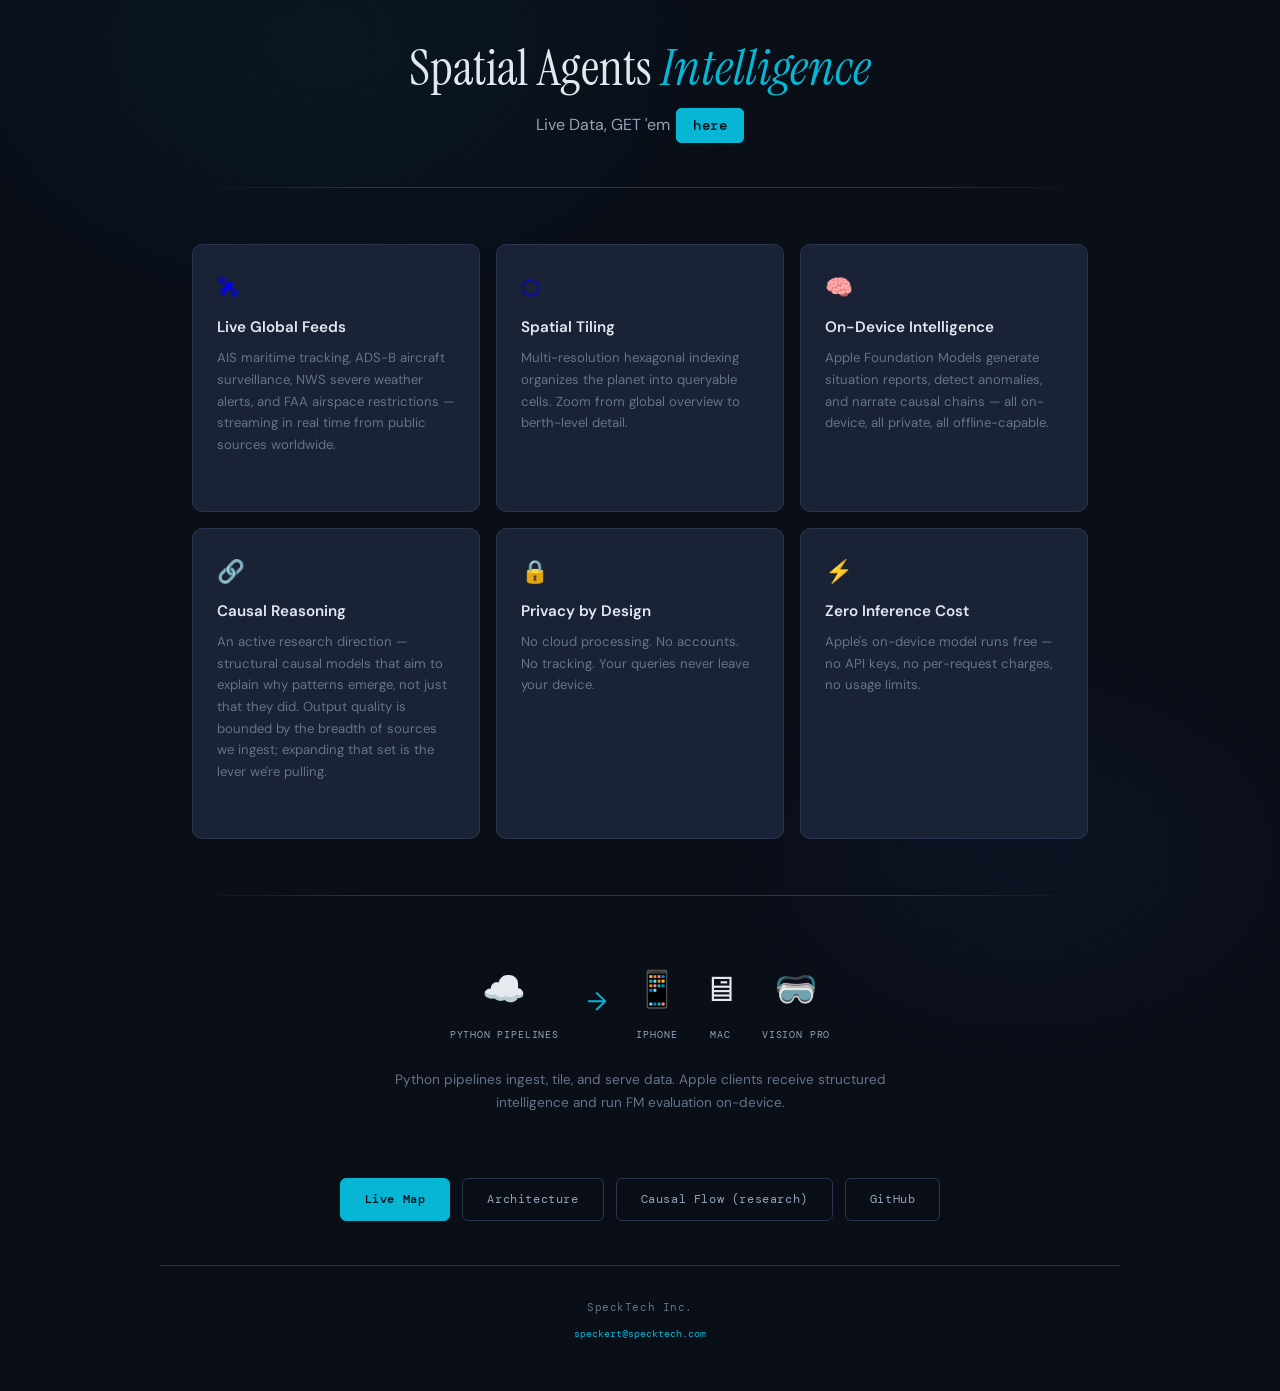
==== commit 486c549e: "Runtime region swap (v4) + iOS plane fix + doc walkthrough Backend: POST /regions/swap mutates slot " ====
--- a/docs/index.html
+++ b/docs/index.html
@@ -16,6 +16,11 @@
       0.4.2  2026-04-25  Removed dag.html link (legacy viewer retired);
                          Causal Flow is the only causal viewer linked
                          from the site root — Claude 4.7
+      0.5.0  2026-04-26  Reframed Causal Reasoning as an active research
+                         direction (depends on breadth of ingested
+                         sources). Demoted Causal Flow CTA to secondary;
+                         dropped "Causal Graphs" from the header subtitle
+                         — Claude 4.7
 -->
 <html lang="en">
 <head>
@@ -188,7 +193,7 @@
 <header>
   <h1 class="animate">Spatial Agents <em>Intelligence</em></h1>
   <p class="subtitle animate d1">
-    Live Data, Causal Graphs, GET 'em <a href="map.html" class="here-btn">here</a>
+    Live Data, GET 'em <a href="map.html" class="here-btn">here</a>
   </p>
 </header>
 
@@ -222,9 +227,10 @@
     <a href="causal-reasoning.html" class="card">
       <div class="card-icon">&#x1F517;</div>
       <h3>Causal Reasoning</h3>
-      <p>Structural causal models explain why patterns emerge — live NWS
-         alerts and FAA airspace restrictions feed the DAG as exogenous
-         roots, linking weather and airspace to vessel and aircraft behavior.</p>
+      <p>An active research direction — structural causal models that
+         aim to explain why patterns emerge, not just that they did.
+         Output quality is bounded by the breadth of sources we ingest;
+         expanding that set is the lever we're pulling.</p>
       <div class="card-arrow">Learn more &#8594;</div>
     </a>
     <a href="privacy.html" class="card">
@@ -279,8 +285,8 @@
 <section style="text-align: center;">
   <div class="cta-row">
     <a href="map.html" class="cta primary">Live Map</a>
-    <a href="causal-flow.html" class="cta primary">Causal Flow</a>
     <a href="architecture.html" class="cta secondary">Architecture</a>
+    <a href="causal-flow.html" class="cta secondary">Causal Flow (research)</a>
     <a href="https://github.com/speckert/spatial-agents" class="cta secondary">GitHub</a>
   </div>
 </section>
